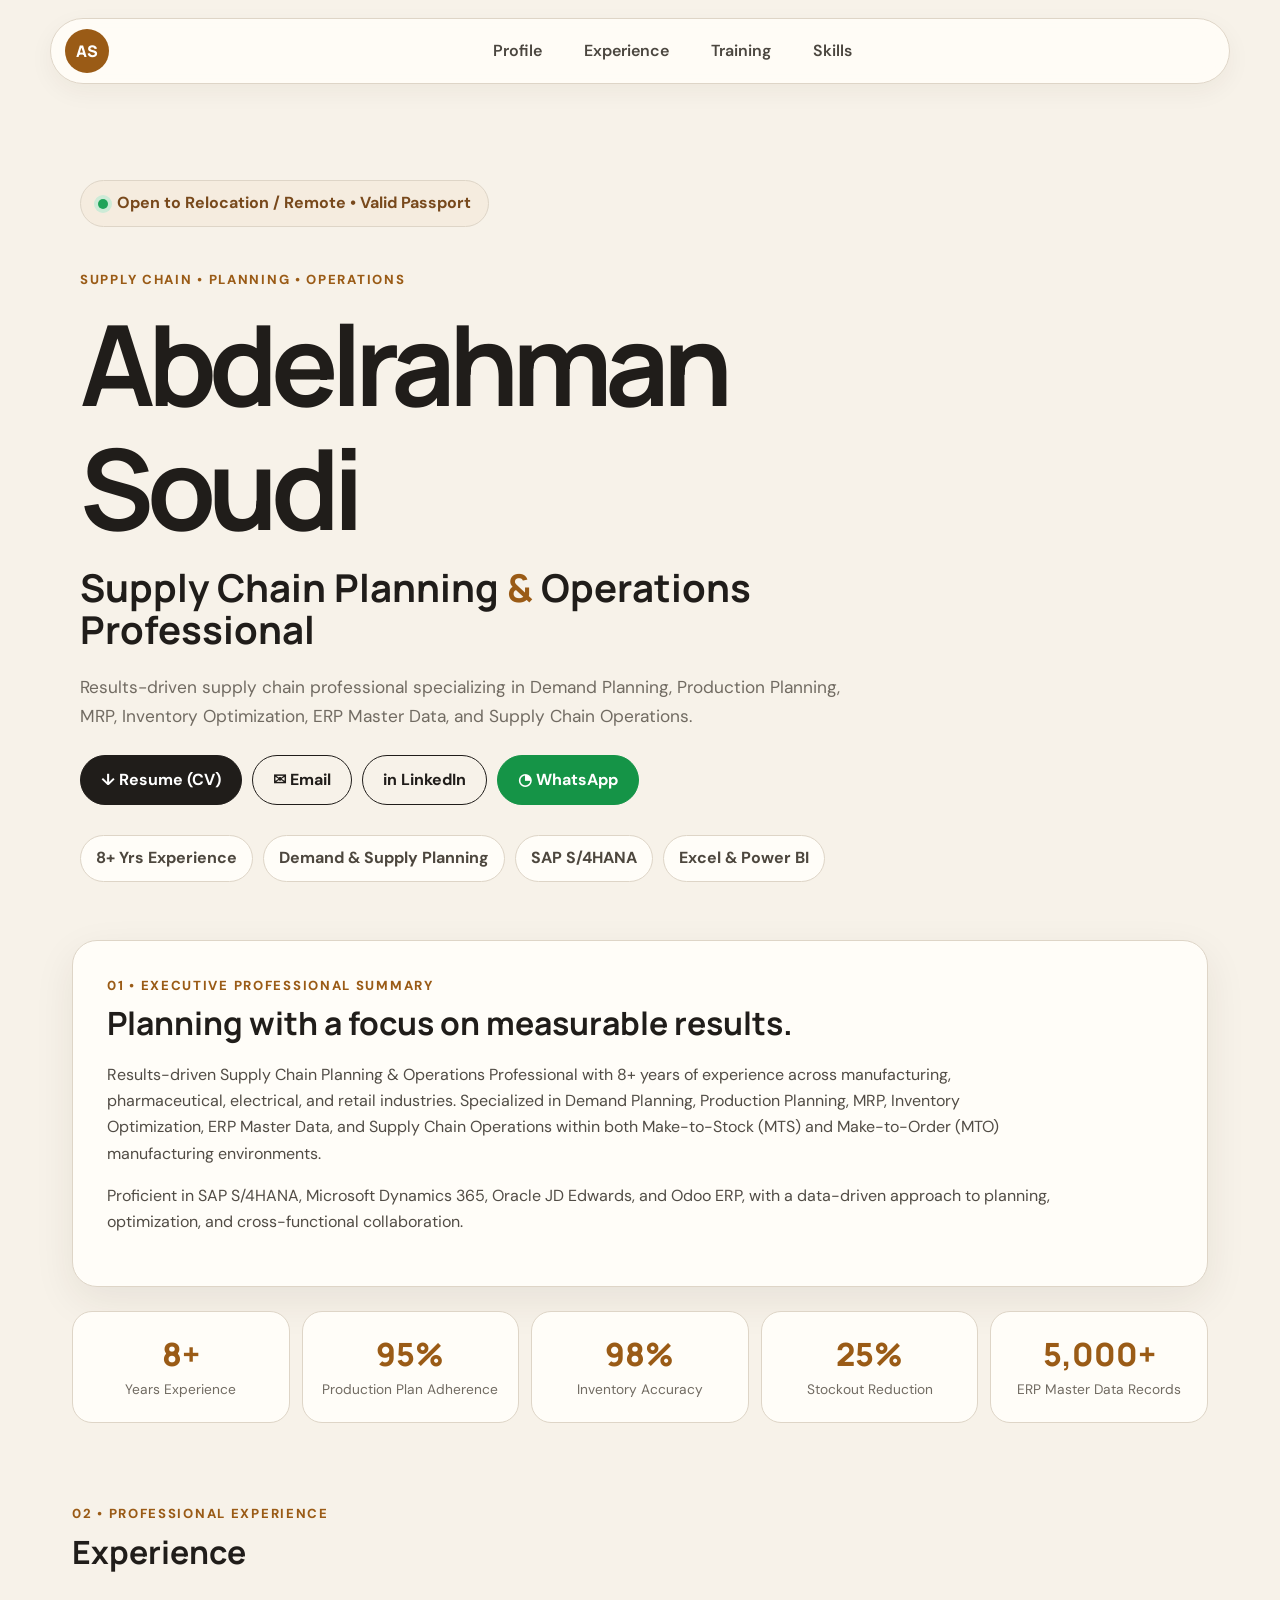
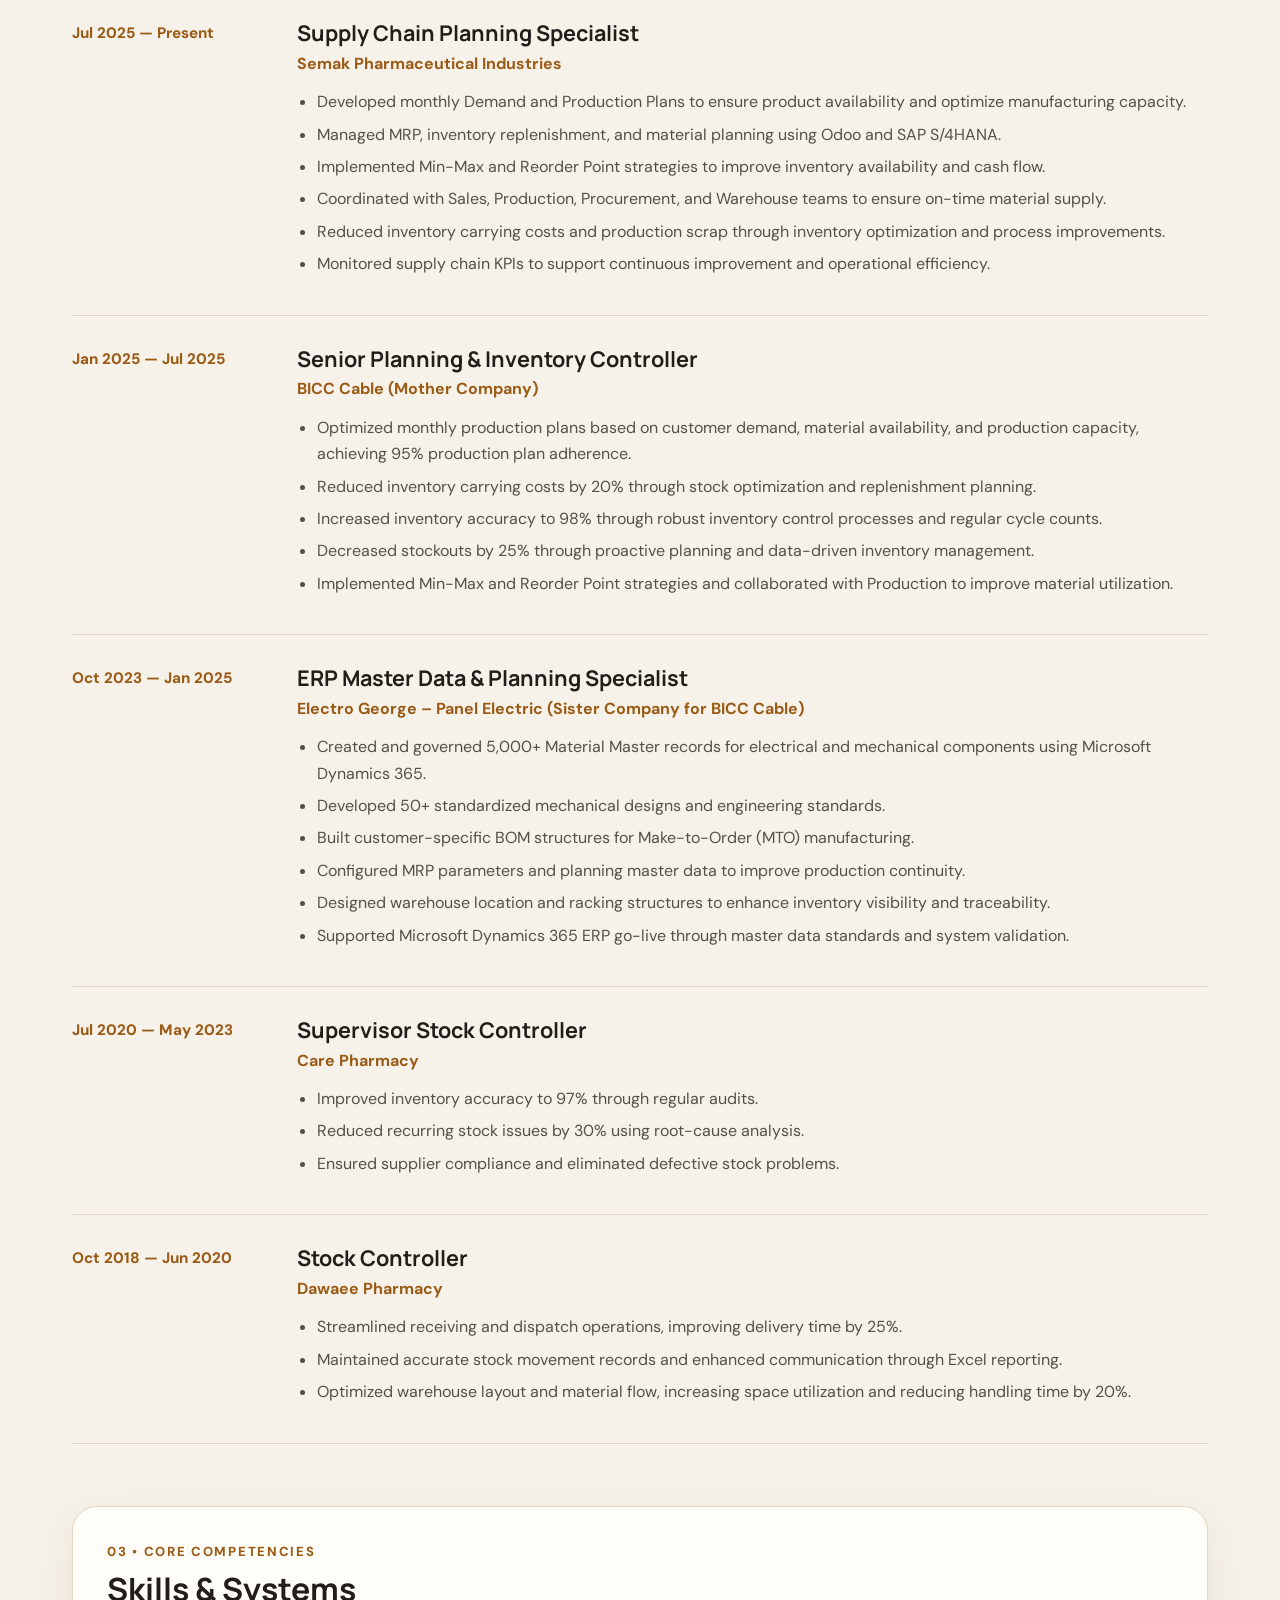
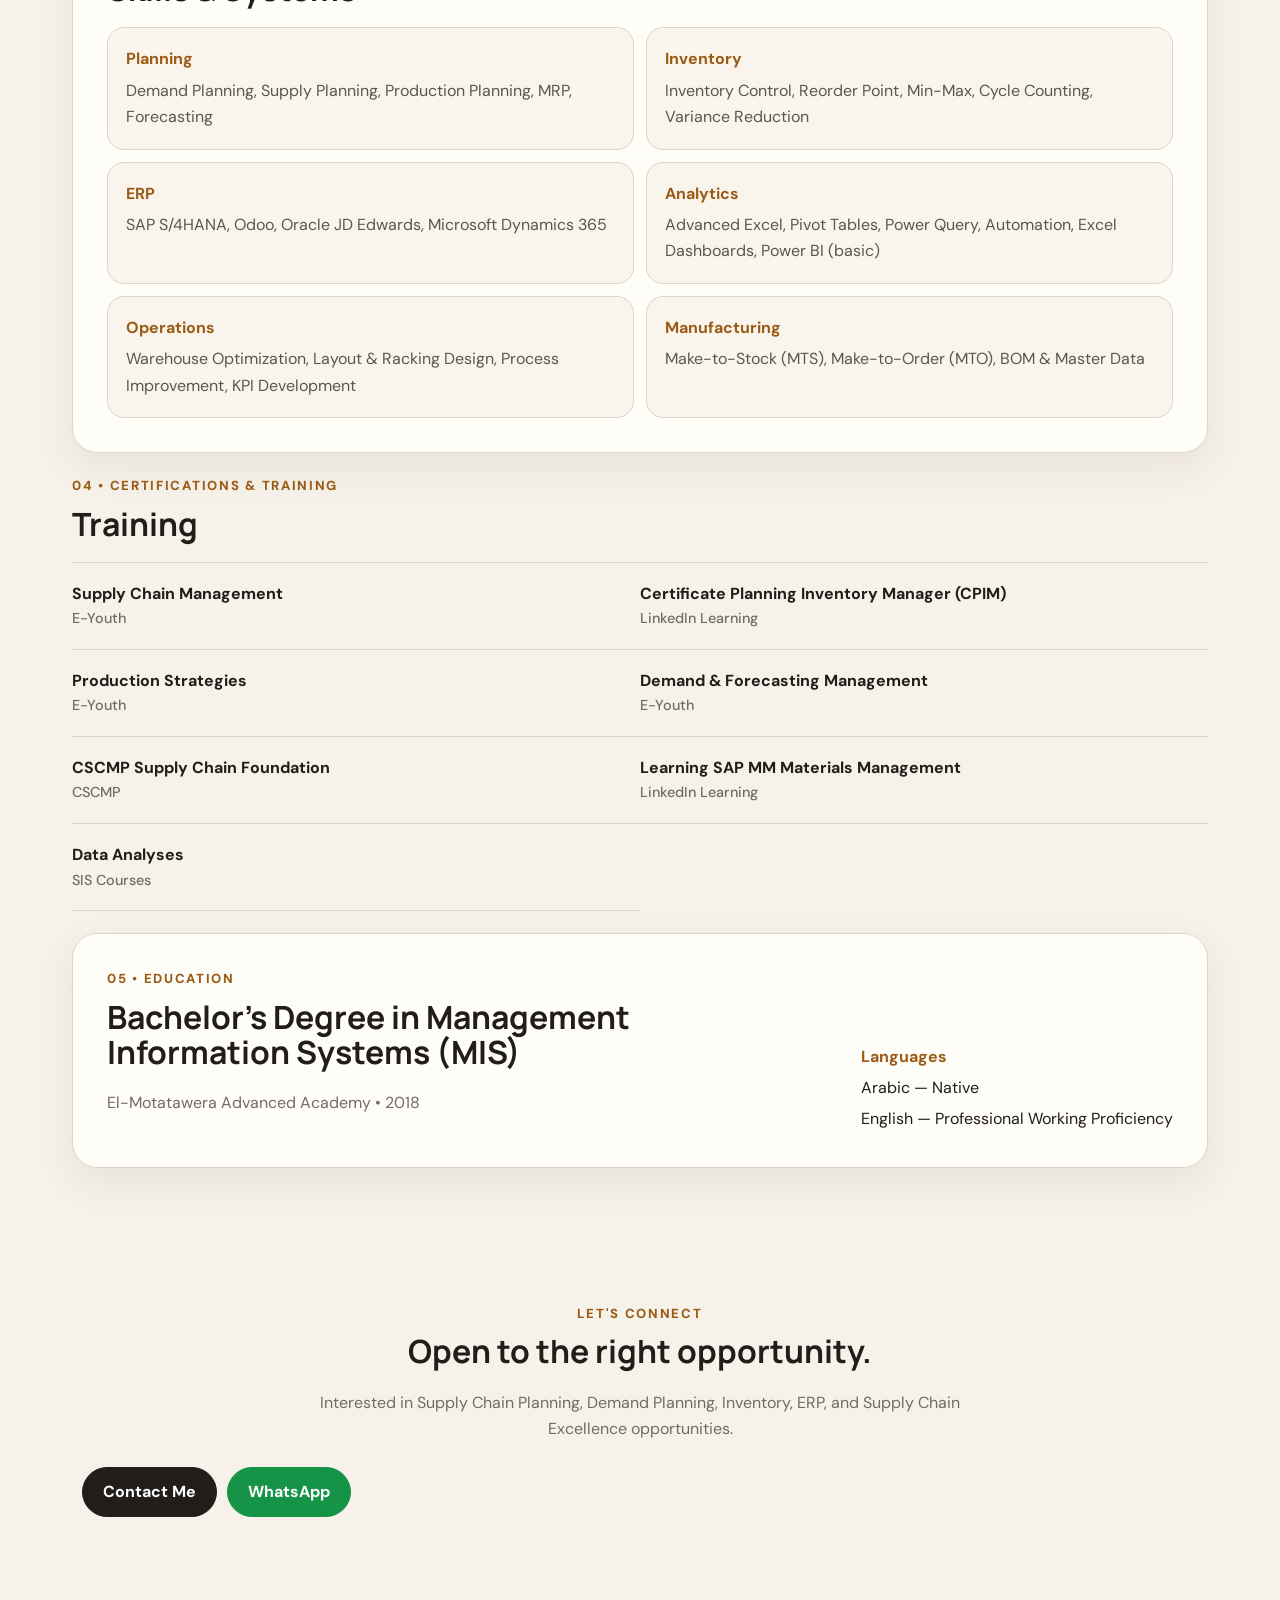
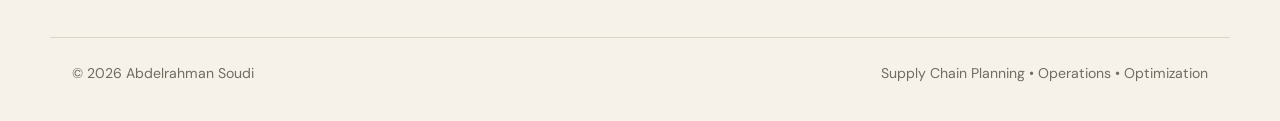
==== index.html @ a348d656 "Add files via upload" ====
<!DOCTYPE html>
<html lang="en">
<head>
  <meta charset="UTF-8">
  <meta name="viewport" content="width=device-width, initial-scale=1.0">
  <meta name="description" content="Abdelrahman Soudi - Supply Chain Planning & Operations Professional Portfolio">
  <title>Abdelrahman Soudi | Supply Chain Planning & Operations</title>
  <link rel="preconnect" href="https://fonts.googleapis.com">
  <link rel="preconnect" href="https://fonts.gstatic.com" crossorigin>
  <link href="https://fonts.googleapis.com/css2?family=DM+Sans:wght@400;500;600;700&family=Manrope:wght@500;600;700;800&display=swap" rel="stylesheet">
  <link rel="stylesheet" href="style.css">
</head>
<body>
  <header class="topbar">
    <div class="brand">AS</div>
    <nav>
      <a href="#profile">Profile</a>
      <a href="#experience">Experience</a>
      <a href="#training">Training</a>
      <a href="#skills">Skills</a>
    </nav>
    <button class="menu" aria-label="Toggle menu">☰</button>
  </header>

  <main>
    <section class="hero">
      <div class="status"><span></span> Open to Relocation / Remote • Valid Passport</div>
      <p class="eyebrow">SUPPLY CHAIN • PLANNING • OPERATIONS</p>
      <h1>Abdelrahman<br>Soudi</h1>
      <h2>Supply Chain Planning <em>&amp;</em> Operations Professional</h2>
      <p class="intro">Results-driven supply chain professional specializing in Demand Planning, Production Planning, MRP, Inventory Optimization, ERP Master Data, and Supply Chain Operations.</p>

      <div class="actions">
        <a class="btn primary" href="Abdelrahman-Soudi-CV.pdf" target="_blank">↓ Resume (CV)</a>
        <a class="btn" href="mailto:abdelrahmansoudi211@gmail.com?subject=Career%20Opportunity%20-%20Abdelrahman%20Soudi">✉ Email</a>
        <a class="btn" href="https://www.linkedin.com/in/abdelrahman-soudi" target="_blank" rel="noopener">in LinkedIn</a>
        <a class="btn whatsapp" href="https://wa.me/201120820636" target="_blank" rel="noopener">◔ WhatsApp</a>
      </div>

      <div class="chips">
        <span>8+ Yrs Experience</span>
        <span>Demand &amp; Supply Planning</span>
        <span>SAP S/4HANA</span>
        <span>Excel &amp; Power BI</span>
      </div>
    </section>

    <section id="profile" class="card">
      <div class="section-label">01 • EXECUTIVE PROFESSIONAL SUMMARY</div>
      <h3>Planning with a focus on measurable results.</h3>
      <p>Results-driven Supply Chain Planning &amp; Operations Professional with 8+ years of experience across manufacturing, pharmaceutical, electrical, and retail industries. Specialized in Demand Planning, Production Planning, MRP, Inventory Optimization, ERP Master Data, and Supply Chain Operations within both Make-to-Stock (MTS) and Make-to-Order (MTO) manufacturing environments.</p>
      <p>Proficient in SAP S/4HANA, Microsoft Dynamics 365, Oracle JD Edwards, and Odoo ERP, with a data-driven approach to planning, optimization, and cross-functional collaboration.</p>
    </section>

    <section class="metrics">
      <div><strong>8+</strong><span>Years Experience</span></div>
      <div><strong>95%</strong><span>Production Plan Adherence</span></div>
      <div><strong>98%</strong><span>Inventory Accuracy</span></div>
      <div><strong>25%</strong><span>Stockout Reduction</span></div>
      <div><strong>5,000+</strong><span>ERP Master Data Records</span></div>
    </section>

    <section id="experience">
      <div class="section-label">02 • PROFESSIONAL EXPERIENCE</div>
      <h3>Experience</h3>

      <article class="job">
        <div class="job-date">Jul 2025 — Present</div>
        <div>
          <h4>Supply Chain Planning Specialist</h4>
          <p class="company">Semak Pharmaceutical Industries</p>
          <ul>
            <li>Developed monthly Demand and Production Plans to ensure product availability and optimize manufacturing capacity.</li>
            <li>Managed MRP, inventory replenishment, and material planning using Odoo and SAP S/4HANA.</li>
            <li>Implemented Min-Max and Reorder Point strategies to improve inventory availability and cash flow.</li>
            <li>Coordinated with Sales, Production, Procurement, and Warehouse teams to ensure on-time material supply.</li>
            <li>Reduced inventory carrying costs and production scrap through inventory optimization and process improvements.</li>
            <li>Monitored supply chain KPIs to support continuous improvement and operational efficiency.</li>
          </ul>
        </div>
      </article>

      <article class="job">
        <div class="job-date">Jan 2025 — Jul 2025</div>
        <div>
          <h4>Senior Planning &amp; Inventory Controller</h4>
          <p class="company">BICC Cable (Mother Company)</p>
          <ul>
            <li>Optimized monthly production plans based on customer demand, material availability, and production capacity, achieving 95% production plan adherence.</li>
            <li>Reduced inventory carrying costs by 20% through stock optimization and replenishment planning.</li>
            <li>Increased inventory accuracy to 98% through robust inventory control processes and regular cycle counts.</li>
            <li>Decreased stockouts by 25% through proactive planning and data-driven inventory management.</li>
            <li>Implemented Min-Max and Reorder Point strategies and collaborated with Production to improve material utilization.</li>
          </ul>
        </div>
      </article>

      <article class="job">
        <div class="job-date">Oct 2023 — Jan 2025</div>
        <div>
          <h4>ERP Master Data &amp; Planning Specialist</h4>
          <p class="company">Electro George – Panel Electric (Sister Company for BICC Cable)</p>
          <ul>
            <li>Created and governed 5,000+ Material Master records for electrical and mechanical components using Microsoft Dynamics 365.</li>
            <li>Developed 50+ standardized mechanical designs and engineering standards.</li>
            <li>Built customer-specific BOM structures for Make-to-Order (MTO) manufacturing.</li>
            <li>Configured MRP parameters and planning master data to improve production continuity.</li>
            <li>Designed warehouse location and racking structures to enhance inventory visibility and traceability.</li>
            <li>Supported Microsoft Dynamics 365 ERP go-live through master data standards and system validation.</li>
          </ul>
        </div>
      </article>

      <article class="job">
        <div class="job-date">Jul 2020 — May 2023</div>
        <div>
          <h4>Supervisor Stock Controller</h4>
          <p class="company">Care Pharmacy</p>
          <ul>
            <li>Improved inventory accuracy to 97% through regular audits.</li>
            <li>Reduced recurring stock issues by 30% using root-cause analysis.</li>
            <li>Ensured supplier compliance and eliminated defective stock problems.</li>
          </ul>
        </div>
      </article>

      <article class="job">
        <div class="job-date">Oct 2018 — Jun 2020</div>
        <div>
          <h4>Stock Controller</h4>
          <p class="company">Dawaee Pharmacy</p>
          <ul>
            <li>Streamlined receiving and dispatch operations, improving delivery time by 25%.</li>
            <li>Maintained accurate stock movement records and enhanced communication through Excel reporting.</li>
            <li>Optimized warehouse layout and material flow, increasing space utilization and reducing handling time by 20%.</li>
          </ul>
        </div>
      </article>
    </section>

    <section id="skills" class="card">
      <div class="section-label">03 • CORE COMPETENCIES</div>
      <h3>Skills &amp; Systems</h3>
      <div class="skill-grid">
        <div><b>Planning</b><span>Demand Planning, Supply Planning, Production Planning, MRP, Forecasting</span></div>
        <div><b>Inventory</b><span>Inventory Control, Reorder Point, Min-Max, Cycle Counting, Variance Reduction</span></div>
        <div><b>ERP</b><span>SAP S/4HANA, Odoo, Oracle JD Edwards, Microsoft Dynamics 365</span></div>
        <div><b>Analytics</b><span>Advanced Excel, Pivot Tables, Power Query, Automation, Excel Dashboards, Power BI (basic)</span></div>
        <div><b>Operations</b><span>Warehouse Optimization, Layout &amp; Racking Design, Process Improvement, KPI Development</span></div>
        <div><b>Manufacturing</b><span>Make-to-Stock (MTS), Make-to-Order (MTO), BOM &amp; Master Data</span></div>
      </div>
    </section>

    <section id="training">
      <div class="section-label">04 • CERTIFICATIONS &amp; TRAINING</div>
      <h3>Training</h3>
      <div class="training-list">
        <div>Supply Chain Management <span>E-Youth</span></div>
        <div>Certificate Planning Inventory Manager (CPIM) <span>LinkedIn Learning</span></div>
        <div>Production Strategies <span>E-Youth</span></div>
        <div>Demand &amp; Forecasting Management <span>E-Youth</span></div>
        <div>CSCMP Supply Chain Foundation <span>CSCMP</span></div>
        <div>Learning SAP MM Materials Management <span>LinkedIn Learning</span></div>
        <div>Data Analyses <span>SIS Courses</span></div>
      </div>
    </section>

    <section class="education card">
      <div>
        <div class="section-label">05 • EDUCATION</div>
        <h3>Bachelor’s Degree in Management Information Systems (MIS)</h3>
        <p>El-Motatawera Advanced Academy • 2018</p>
      </div>
      <div class="language">
        <b>Languages</b>
        <span>Arabic — Native</span>
        <span>English — Professional Working Proficiency</span>
      </div>
    </section>

    <section class="contact">
      <div class="section-label">LET'S CONNECT</div>
      <h3>Open to the right opportunity.</h3>
      <p>Interested in Supply Chain Planning, Demand Planning, Inventory, ERP, and Supply Chain Excellence opportunities.</p>
      <div class="actions">
        <a class="btn primary" href="mailto:abdelrahmansoudi211@gmail.com">Contact Me</a>
        <a class="btn whatsapp" href="https://wa.me/201120820636" target="_blank" rel="noopener">WhatsApp</a>
      </div>
    </section>
  </main>

  <footer>
    <span>© 2026 Abdelrahman Soudi</span>
    <span>Supply Chain Planning • Operations • Optimization</span>
  </footer>

  <script src="script.js"></script>
</body>
</html>
---- style.css ----
:root{
  --bg:#f7f2e9;--paper:#fffdf8;--ink:#201d1a;--muted:#716b62;
  --accent:#9a5b16;--accent2:#b47727;--line:#ded5c7;--green:#179447;
  --shadow:0 14px 40px rgba(51,38,22,.08);
}
*{box-sizing:border-box}html{scroll-behavior:smooth}
body{margin:0;background:var(--bg);color:var(--ink);font-family:"DM Sans",Arial,sans-serif;line-height:1.65}
a{color:inherit;text-decoration:none}.topbar{position:sticky;top:0;z-index:20;display:flex;align-items:center;gap:20px;max-width:1180px;margin:18px auto 0;padding:10px 14px;background:rgba(255,253,248,.9);backdrop-filter:blur(14px);border:1px solid var(--line);border-radius:40px;box-shadow:0 8px 24px rgba(50,40,25,.05)}
.brand{width:44px;height:44px;border-radius:50%;display:grid;place-items:center;background:var(--accent);color:#fff;font-weight:800;font-family:Manrope}
nav{display:flex;gap:8px;flex:1;justify-content:center}nav a{padding:9px 17px;border-radius:25px;font-weight:600;color:#4b463f}nav a:hover{background:#eee5d8}
.menu{display:none;border:0;background:none;font-size:25px}
main{max-width:1180px;margin:auto;padding:48px 22px 20px}.hero{padding:48px 8px 36px}.status{display:inline-flex;align-items:center;gap:9px;padding:9px 17px;border:1px solid var(--line);border-radius:30px;background:#f5ecdf;color:#78491c;font-weight:700}.status span{width:10px;height:10px;background:#20a45a;border-radius:50%;box-shadow:0 0 0 4px #cdebd7}
.eyebrow,.section-label{font-weight:800;letter-spacing:.13em;color:var(--accent);font-size:.82rem}.eyebrow{margin-top:42px;margin-bottom:12px}
h1,h2,h3,h4{font-family:Manrope;margin:0;line-height:1.1}h1{font-size:clamp(3.3rem,9vw,7rem);letter-spacing:-.065em}h2{font-size:clamp(1.35rem,3vw,2.4rem);margin-top:18px;max-width:850px}h2 em{font-style:normal;color:var(--accent)}
.intro{max-width:760px;color:var(--muted);font-size:1.08rem;margin:22px 0 25px}.actions{display:flex;gap:10px;flex-wrap:wrap}.btn{display:inline-flex;align-items:center;justify-content:center;min-height:50px;padding:0 20px;border:1px solid var(--ink);border-radius:28px;background:var(--ink);color:#fff;font-weight:700}.btn:not(.primary):not(.whatsapp){background:transparent;color:var(--ink)}.btn:hover{transform:translateY(-2px)}.btn.whatsapp{background:#159447;border-color:#159447}
.chips{display:flex;gap:10px;flex-wrap:wrap;margin-top:30px}.chips span{border:1px solid var(--line);background:var(--paper);border-radius:24px;padding:9px 15px;font-weight:700;color:#4d473e}
.card{background:var(--paper);border:1px solid var(--line);border-radius:25px;padding:34px;box-shadow:var(--shadow);margin:22px 0}.card h3,section>h3{font-size:2rem;margin:10px 0 20px}.card p{max-width:950px;color:#514c45}
.metrics{display:grid;grid-template-columns:repeat(5,1fr);gap:12px;margin:24px 0 80px}.metrics div{background:var(--paper);border:1px solid var(--line);border-radius:20px;padding:20px 14px;text-align:center}.metrics strong{display:block;font:800 2rem Manrope;color:var(--accent)}.metrics span{font-size:.86rem;color:var(--muted)}
#experience{padding:0 0 40px}.job{display:grid;grid-template-columns:190px 1fr;gap:35px;padding:31px 0;border-bottom:1px solid var(--line)}.job-date{font-weight:800;color:var(--accent);font-size:.95rem}.job h4{font-size:1.35rem}.company{color:var(--accent);font-weight:700;margin:6px 0 12px}.job ul{margin:0;padding-left:20px;color:#555047}.job li{margin:6px 0}
.skill-grid{display:grid;grid-template-columns:repeat(2,1fr);gap:12px}.skill-grid div{border:1px solid var(--line);border-radius:17px;padding:18px;background:#faf5ec}.skill-grid b{display:block;color:var(--accent);margin-bottom:5px}.skill-grid span{color:#5c564d}
.training-list{display:grid;grid-template-columns:1fr 1fr;border-top:1px solid var(--line)}.training-list div{padding:18px 0;border-bottom:1px solid var(--line);font-weight:700}.training-list span{display:block;color:var(--muted);font-size:.9rem;font-weight:500}
.education{display:flex;justify-content:space-between;gap:30px;align-items:end}.education h3{max-width:700px}.education p{color:var(--muted)}.language{min-width:250px;display:flex;flex-direction:column;gap:5px}.language b{color:var(--accent)}
.contact{margin:80px 0 45px;padding:55px 10px;text-align:center}.contact p{max-width:650px;margin:12px auto 25px;color:var(--muted)}
footer{border-top:1px solid var(--line);max-width:1180px;margin:auto;padding:24px 22px 35px;display:flex;justify-content:space-between;color:var(--muted);font-size:.88rem}
@media(max-width:800px){.topbar{margin:10px 10px 0}.topbar nav{display:none}.menu{display:block;margin-left:auto}.hero{padding-top:35px}.metrics{grid-template-columns:repeat(2,1fr)}.metrics div:last-child{grid-column:span 2}.job{grid-template-columns:1fr;gap:8px}.skill-grid,.training-list{grid-template-columns:1fr}.education{display:block}.language{margin-top:25px}.card{padding:25px}footer{display:block}footer span{display:block;margin:5px 0}}
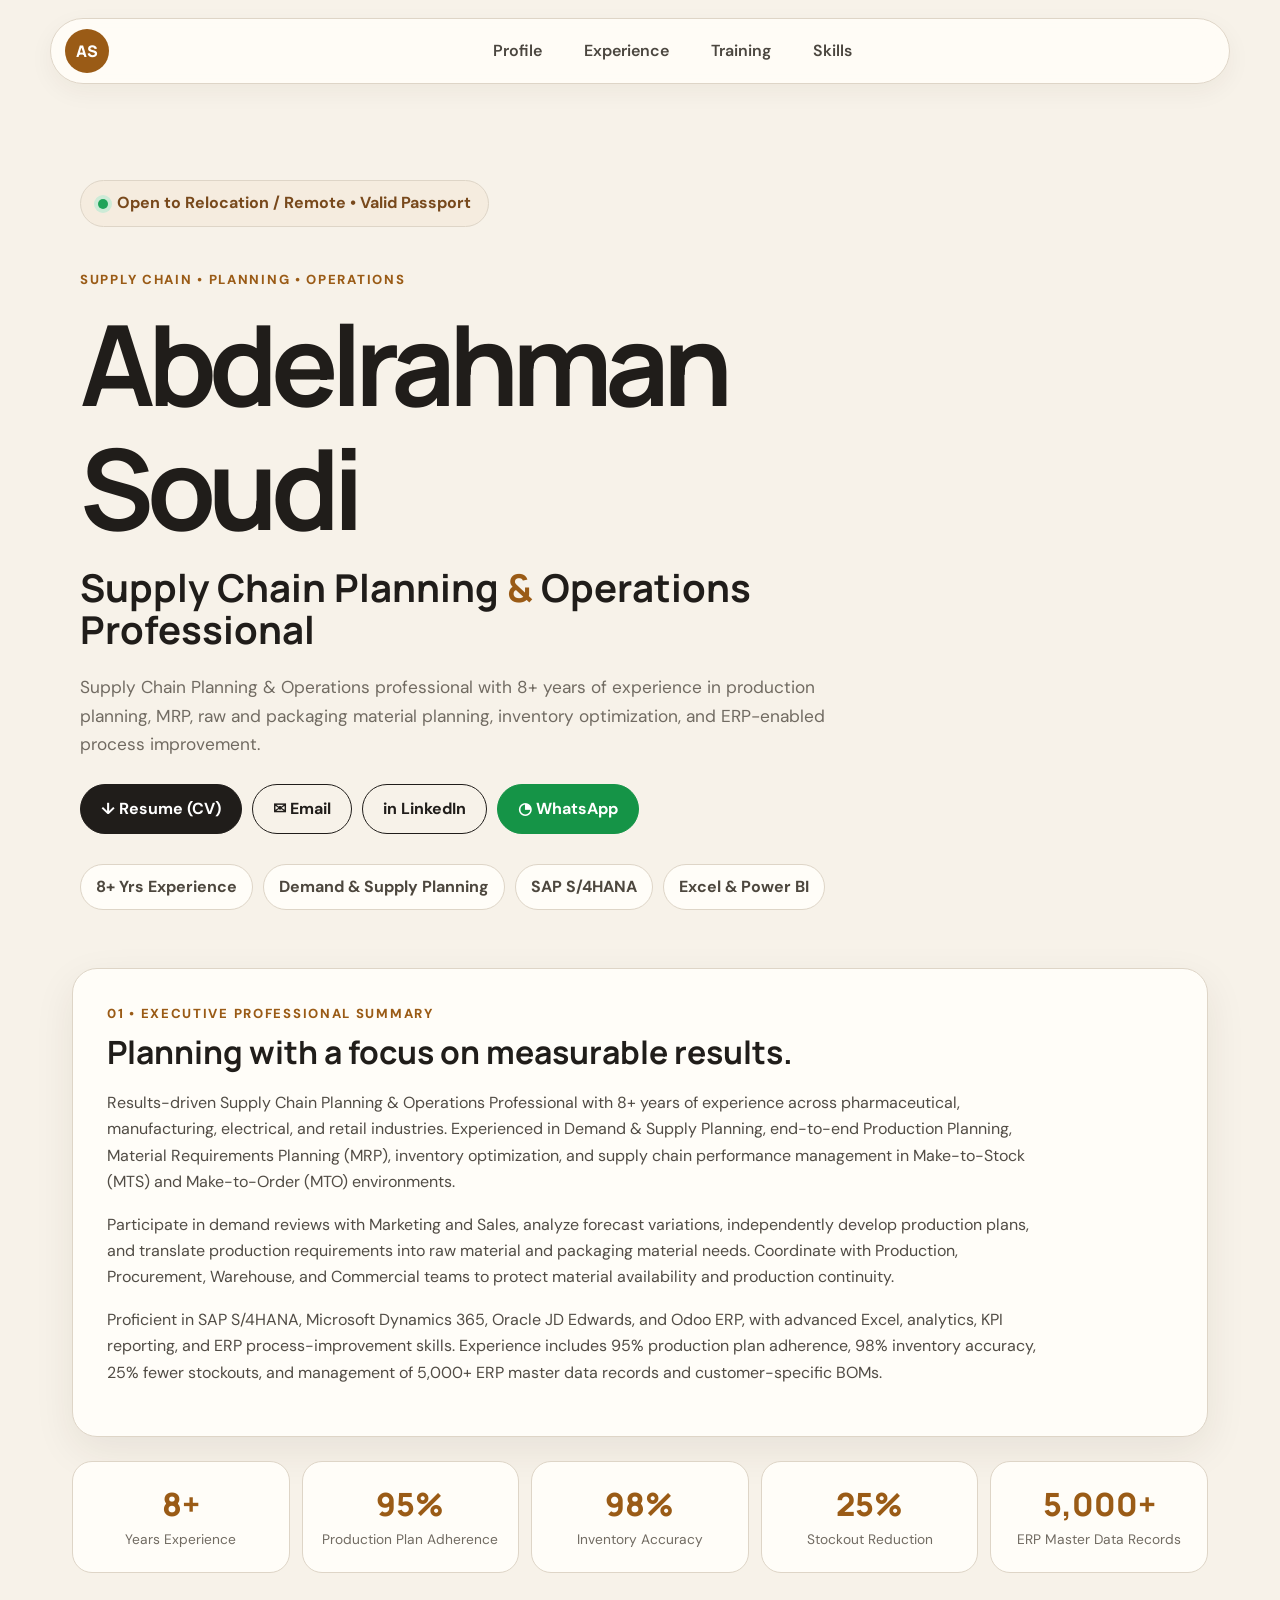
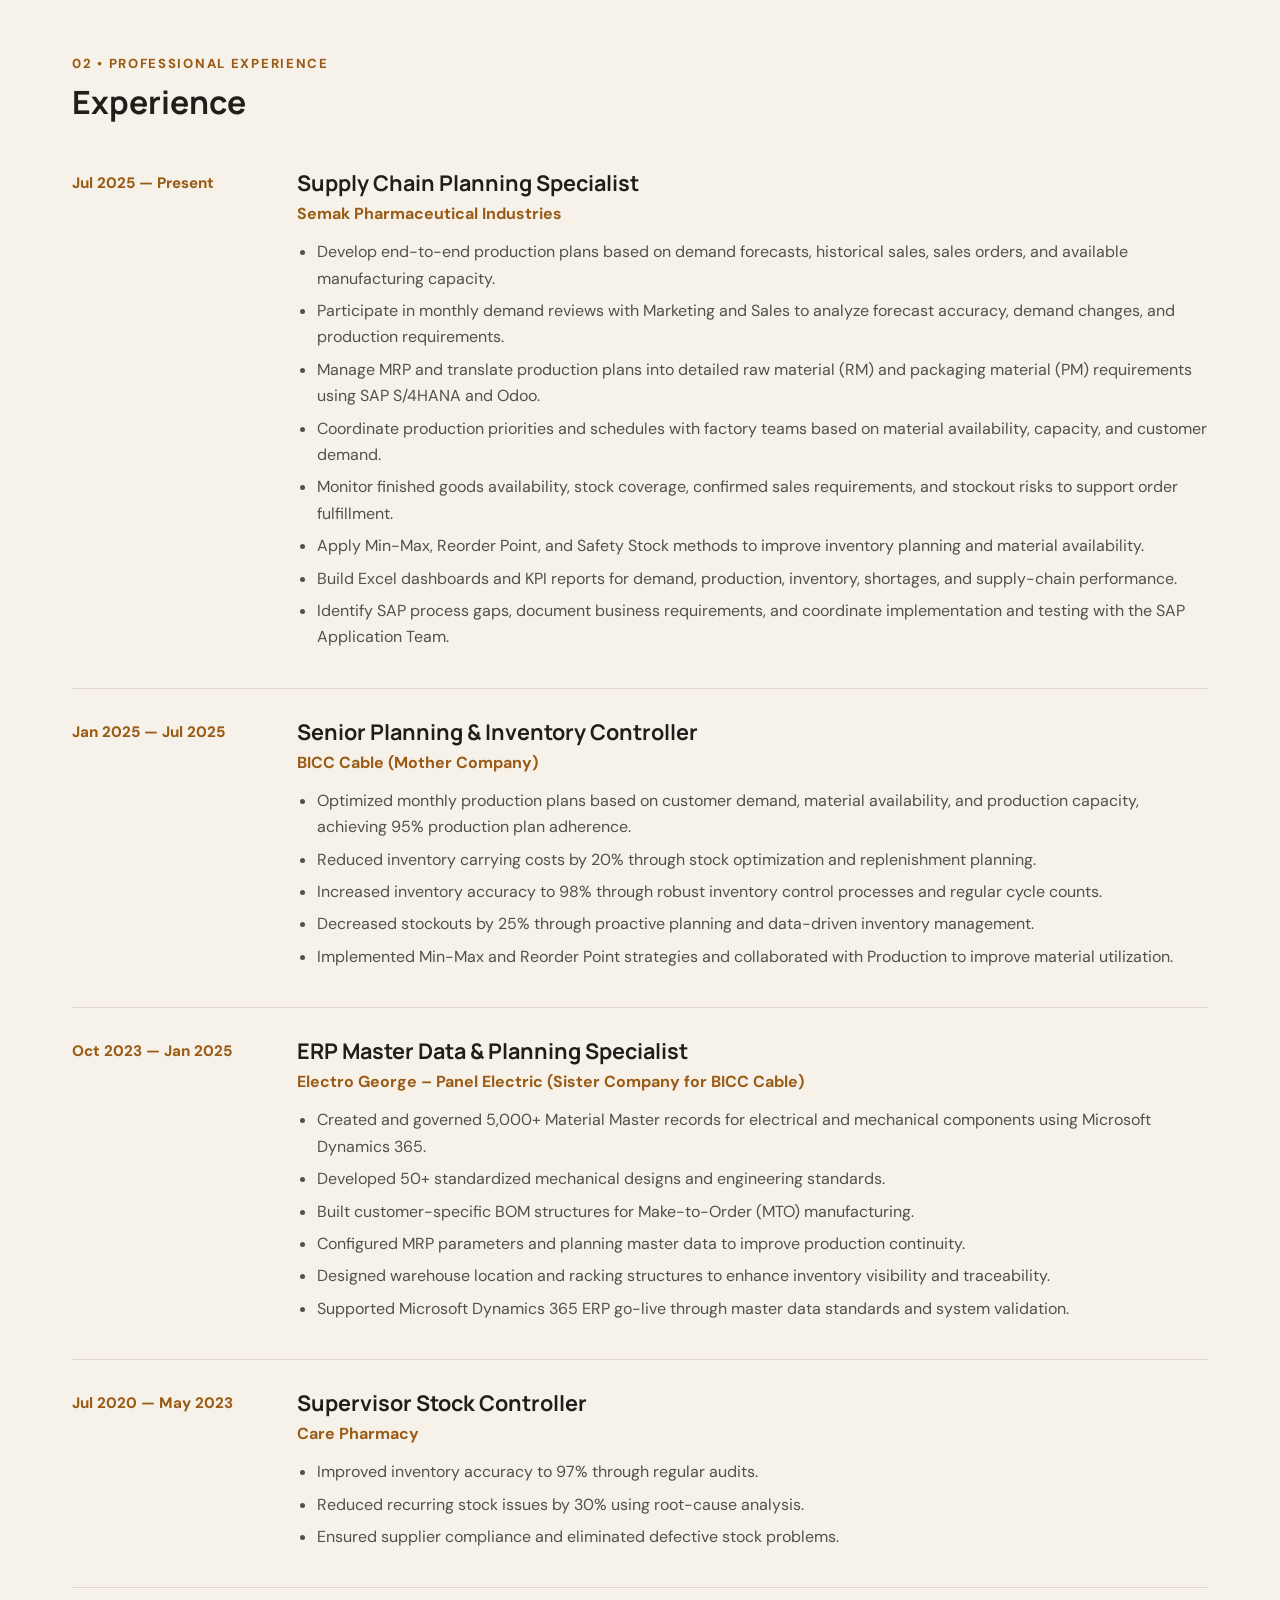
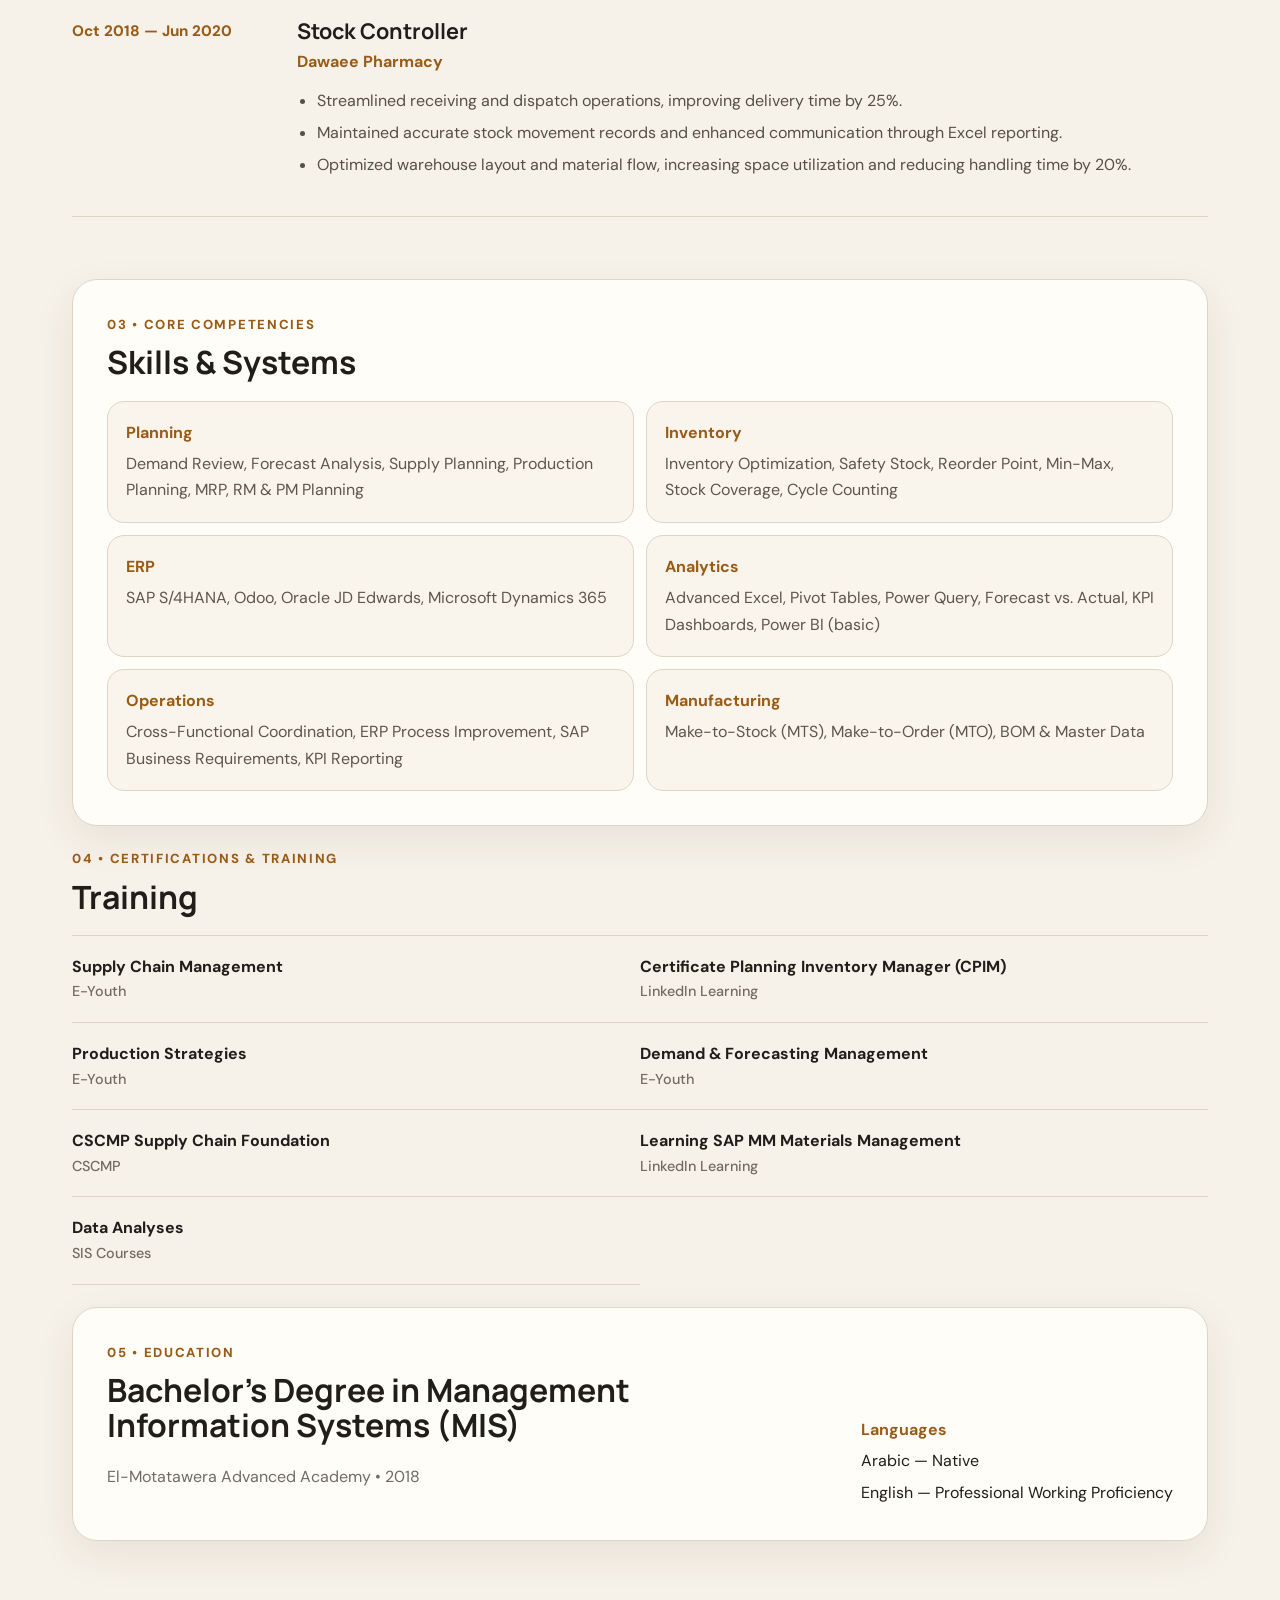
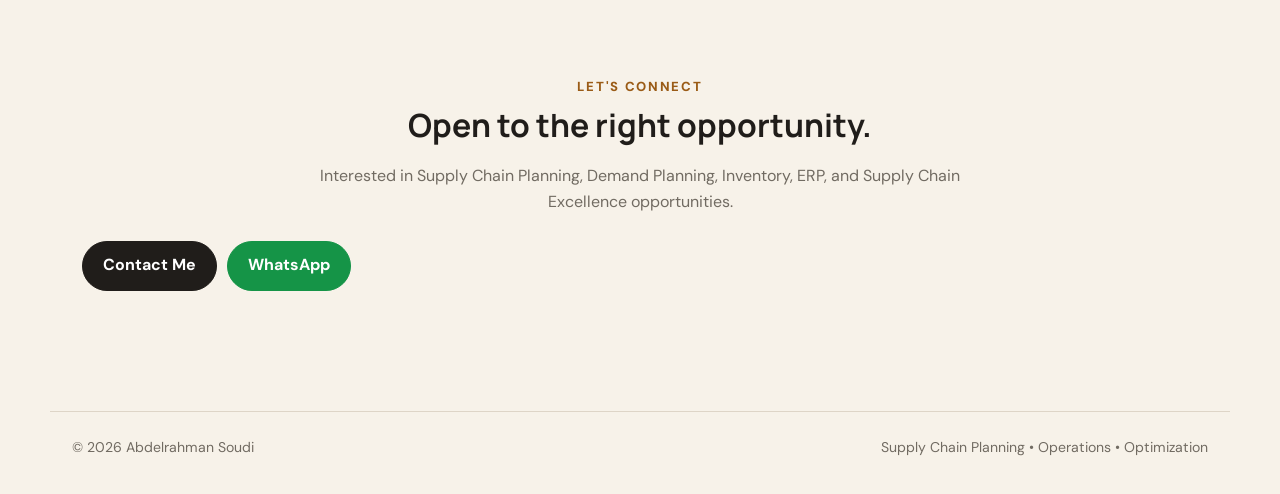
==== commit 958b2ff4: "Add files via upload" ====
--- a/index.html
+++ b/index.html
@@ -28,12 +28,12 @@
       <p class="eyebrow">SUPPLY CHAIN • PLANNING • OPERATIONS</p>
       <h1>Abdelrahman<br>Soudi</h1>
       <h2>Supply Chain Planning <em>&amp;</em> Operations Professional</h2>
-      <p class="intro">Results-driven supply chain professional specializing in Demand Planning, Production Planning, MRP, Inventory Optimization, ERP Master Data, and Supply Chain Operations.</p>
+      <p class="intro">Supply Chain Planning & Operations professional with 8+ years of experience in production planning, MRP, raw and packaging material planning, inventory optimization, and ERP-enabled process improvement.</p>
 
       <div class="actions">
         <a class="btn primary" href="Abdelrahman-Soudi-CV.pdf" target="_blank">↓ Resume (CV)</a>
         <a class="btn" href="mailto:abdelrahmansoudi211@gmail.com?subject=Career%20Opportunity%20-%20Abdelrahman%20Soudi">✉ Email</a>
-        <a class="btn" href="https://www.linkedin.com/in/abdelrahman-soudi" target="_blank" rel="noopener">in LinkedIn</a>
+        <a class="btn" href="https://www.linkedin.com/in/abdelrahman-soudi-33732217a?utm_source=share_via&utm_content=profile&utm_medium=member_android" target="_blank" rel="noopener">in LinkedIn</a>
         <a class="btn whatsapp" href="https://wa.me/201120820636" target="_blank" rel="noopener">◔ WhatsApp</a>
       </div>
 
@@ -48,8 +48,9 @@
     <section id="profile" class="card">
       <div class="section-label">01 • EXECUTIVE PROFESSIONAL SUMMARY</div>
       <h3>Planning with a focus on measurable results.</h3>
-      <p>Results-driven Supply Chain Planning &amp; Operations Professional with 8+ years of experience across manufacturing, pharmaceutical, electrical, and retail industries. Specialized in Demand Planning, Production Planning, MRP, Inventory Optimization, ERP Master Data, and Supply Chain Operations within both Make-to-Stock (MTS) and Make-to-Order (MTO) manufacturing environments.</p>
-      <p>Proficient in SAP S/4HANA, Microsoft Dynamics 365, Oracle JD Edwards, and Odoo ERP, with a data-driven approach to planning, optimization, and cross-functional collaboration.</p>
+      <p>Results-driven Supply Chain Planning &amp; Operations Professional with 8+ years of experience across pharmaceutical, manufacturing, electrical, and retail industries. Experienced in Demand &amp; Supply Planning, end-to-end Production Planning, Material Requirements Planning (MRP), inventory optimization, and supply chain performance management in Make-to-Stock (MTS) and Make-to-Order (MTO) environments.</p>
+      <p>Participate in demand reviews with Marketing and Sales, analyze forecast variations, independently develop production plans, and translate production requirements into raw material and packaging material needs. Coordinate with Production, Procurement, Warehouse, and Commercial teams to protect material availability and production continuity.</p>
+      <p>Proficient in SAP S/4HANA, Microsoft Dynamics 365, Oracle JD Edwards, and Odoo ERP, with advanced Excel, analytics, KPI reporting, and ERP process-improvement skills. Experience includes 95% production plan adherence, 98% inventory accuracy, 25% fewer stockouts, and management of 5,000+ ERP master data records and customer-specific BOMs.</p>
     </section>
 
     <section class="metrics">
@@ -70,12 +71,14 @@
           <h4>Supply Chain Planning Specialist</h4>
           <p class="company">Semak Pharmaceutical Industries</p>
           <ul>
-            <li>Developed monthly Demand and Production Plans to ensure product availability and optimize manufacturing capacity.</li>
-            <li>Managed MRP, inventory replenishment, and material planning using Odoo and SAP S/4HANA.</li>
-            <li>Implemented Min-Max and Reorder Point strategies to improve inventory availability and cash flow.</li>
-            <li>Coordinated with Sales, Production, Procurement, and Warehouse teams to ensure on-time material supply.</li>
-            <li>Reduced inventory carrying costs and production scrap through inventory optimization and process improvements.</li>
-            <li>Monitored supply chain KPIs to support continuous improvement and operational efficiency.</li>
+            <li>Develop end-to-end production plans based on demand forecasts, historical sales, sales orders, and available manufacturing capacity.</li>
+            <li>Participate in monthly demand reviews with Marketing and Sales to analyze forecast accuracy, demand changes, and production requirements.</li>
+            <li>Manage MRP and translate production plans into detailed raw material (RM) and packaging material (PM) requirements using SAP S/4HANA and Odoo.</li>
+            <li>Coordinate production priorities and schedules with factory teams based on material availability, capacity, and customer demand.</li>
+            <li>Monitor finished goods availability, stock coverage, confirmed sales requirements, and stockout risks to support order fulfillment.</li>
+            <li>Apply Min-Max, Reorder Point, and Safety Stock methods to improve inventory planning and material availability.</li>
+            <li>Build Excel dashboards and KPI reports for demand, production, inventory, shortages, and supply-chain performance.</li>
+            <li>Identify SAP process gaps, document business requirements, and coordinate implementation and testing with the SAP Application Team.</li>
           </ul>
         </div>
       </article>
@@ -142,11 +145,11 @@
       <div class="section-label">03 • CORE COMPETENCIES</div>
       <h3>Skills &amp; Systems</h3>
       <div class="skill-grid">
-        <div><b>Planning</b><span>Demand Planning, Supply Planning, Production Planning, MRP, Forecasting</span></div>
-        <div><b>Inventory</b><span>Inventory Control, Reorder Point, Min-Max, Cycle Counting, Variance Reduction</span></div>
+        <div><b>Planning</b><span>Demand Review, Forecast Analysis, Supply Planning, Production Planning, MRP, RM &amp; PM Planning</span></div>
+        <div><b>Inventory</b><span>Inventory Optimization, Safety Stock, Reorder Point, Min-Max, Stock Coverage, Cycle Counting</span></div>
         <div><b>ERP</b><span>SAP S/4HANA, Odoo, Oracle JD Edwards, Microsoft Dynamics 365</span></div>
-        <div><b>Analytics</b><span>Advanced Excel, Pivot Tables, Power Query, Automation, Excel Dashboards, Power BI (basic)</span></div>
-        <div><b>Operations</b><span>Warehouse Optimization, Layout &amp; Racking Design, Process Improvement, KPI Development</span></div>
+        <div><b>Analytics</b><span>Advanced Excel, Pivot Tables, Power Query, Forecast vs. Actual, KPI Dashboards, Power BI (basic)</span></div>
+        <div><b>Operations</b><span>Cross-Functional Coordination, ERP Process Improvement, SAP Business Requirements, KPI Reporting</span></div>
         <div><b>Manufacturing</b><span>Make-to-Stock (MTS), Make-to-Order (MTO), BOM &amp; Master Data</span></div>
       </div>
     </section>
--- a/style.css
+++ b/style.css
@@ -22,4 +22,35 @@
 .education{display:flex;justify-content:space-between;gap:30px;align-items:end}.education h3{max-width:700px}.education p{color:var(--muted)}.language{min-width:250px;display:flex;flex-direction:column;gap:5px}.language b{color:var(--accent)}
 .contact{margin:80px 0 45px;padding:55px 10px;text-align:center}.contact p{max-width:650px;margin:12px auto 25px;color:var(--muted)}
 footer{border-top:1px solid var(--line);max-width:1180px;margin:auto;padding:24px 22px 35px;display:flex;justify-content:space-between;color:var(--muted);font-size:.88rem}
-@media(max-width:800px){.topbar{margin:10px 10px 0}.topbar nav{display:none}.menu{display:block;margin-left:auto}.hero{padding-top:35px}.metrics{grid-template-columns:repeat(2,1fr)}.metrics div:last-child{grid-column:span 2}.job{grid-template-columns:1fr;gap:8px}.skill-grid,.training-list{grid-template-columns:1fr}.education{display:block}.language{margin-top:25px}.card{padding:25px}footer{display:block}footer span{display:block;margin:5px 0}}
+
+@media(max-width:800px){
+  .topbar{margin:10px 10px 0;position:sticky;top:10px;z-index:1000}
+  .topbar nav{
+    display:none;
+    position:absolute;
+    top:64px;
+    left:0;
+    right:0;
+    flex-direction:column;
+    gap:4px;
+    padding:12px;
+    background:var(--paper);
+    border:1px solid var(--line);
+    border-radius:20px;
+    box-shadow:var(--shadow);
+    z-index:1001;
+  }
+  .topbar nav.open{display:flex}
+  .topbar nav a{display:block;padding:12px 16px}
+  .menu{display:block;margin-left:auto;cursor:pointer}
+  .hero{padding-top:35px}
+  .metrics{grid-template-columns:repeat(2,1fr)}
+  .metrics div:last-child{grid-column:span 2}
+  .job{grid-template-columns:1fr;gap:8px}
+  .skill-grid,.training-list{grid-template-columns:1fr}
+  .education{display:block}
+  .language{margin-top:25px}
+  .card{padding:25px}
+  footer{display:block}
+  footer span{display:block;margin:5px 0}
+}
